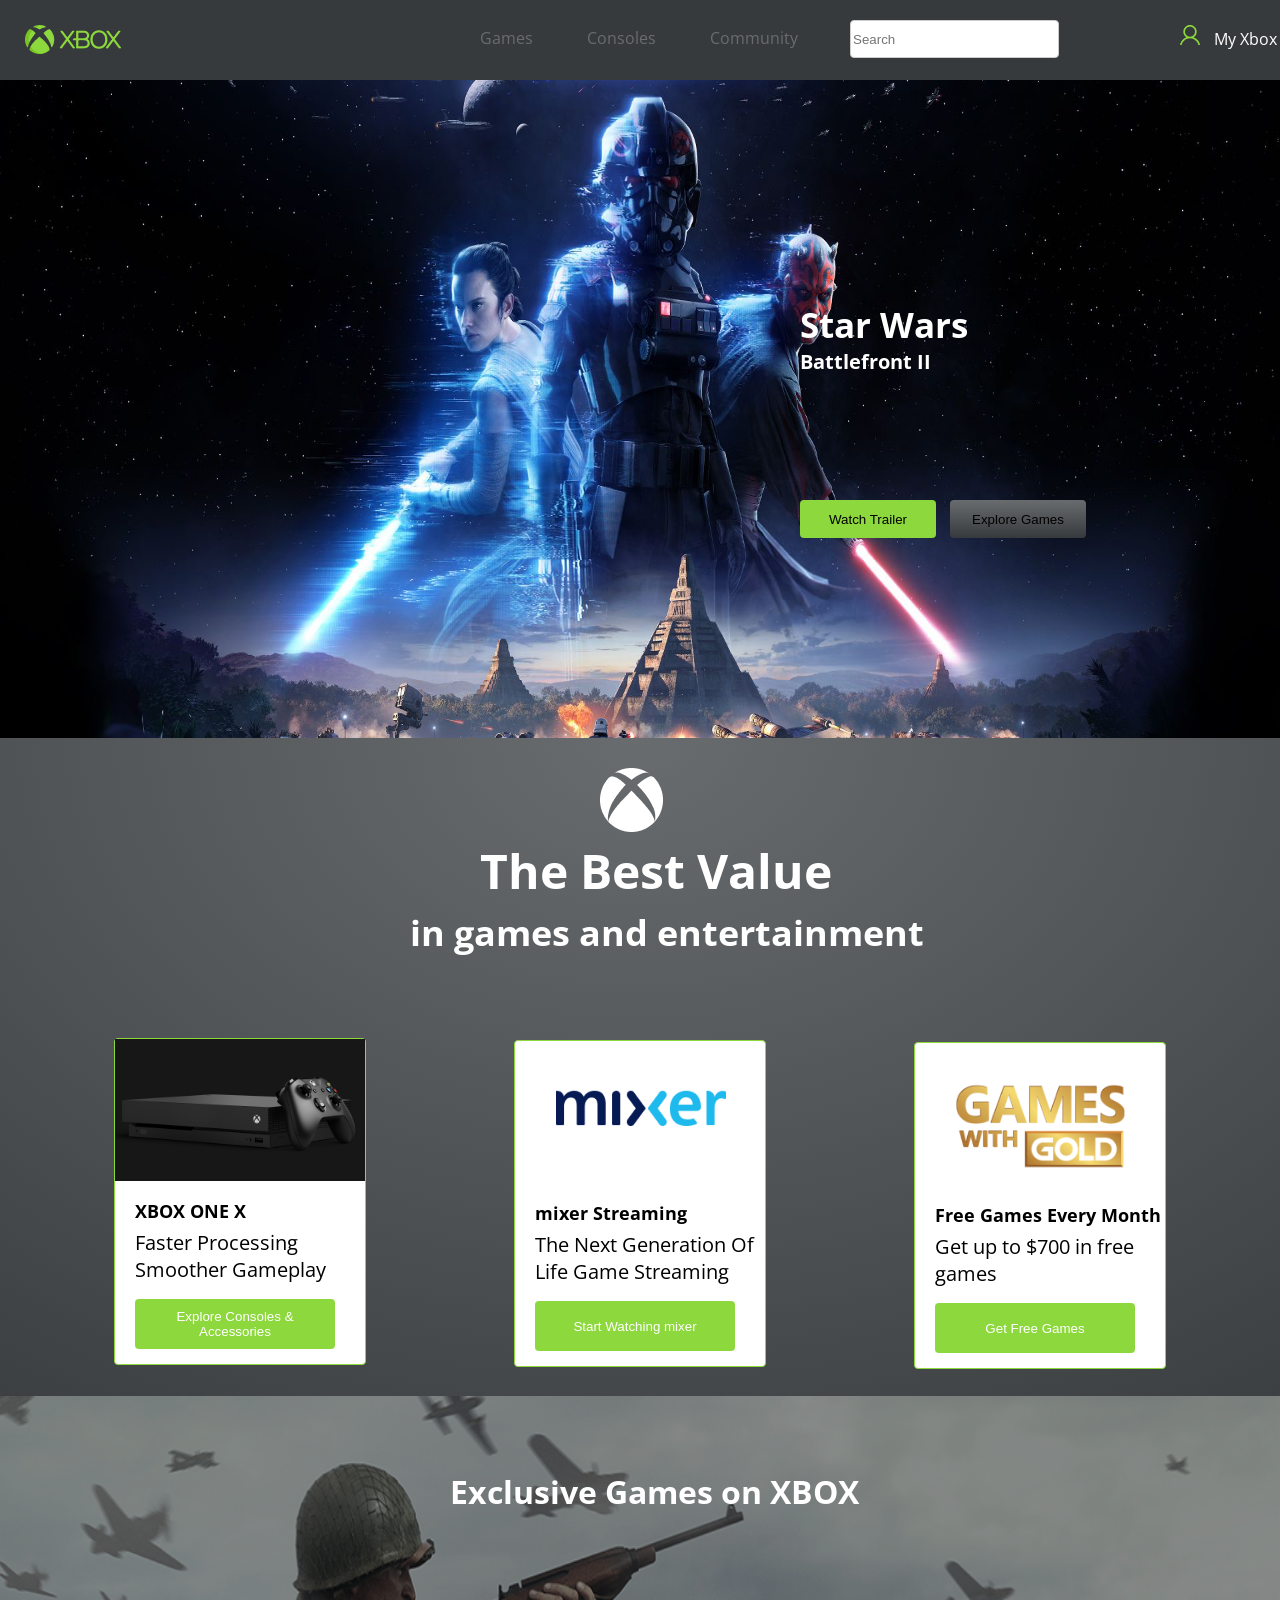
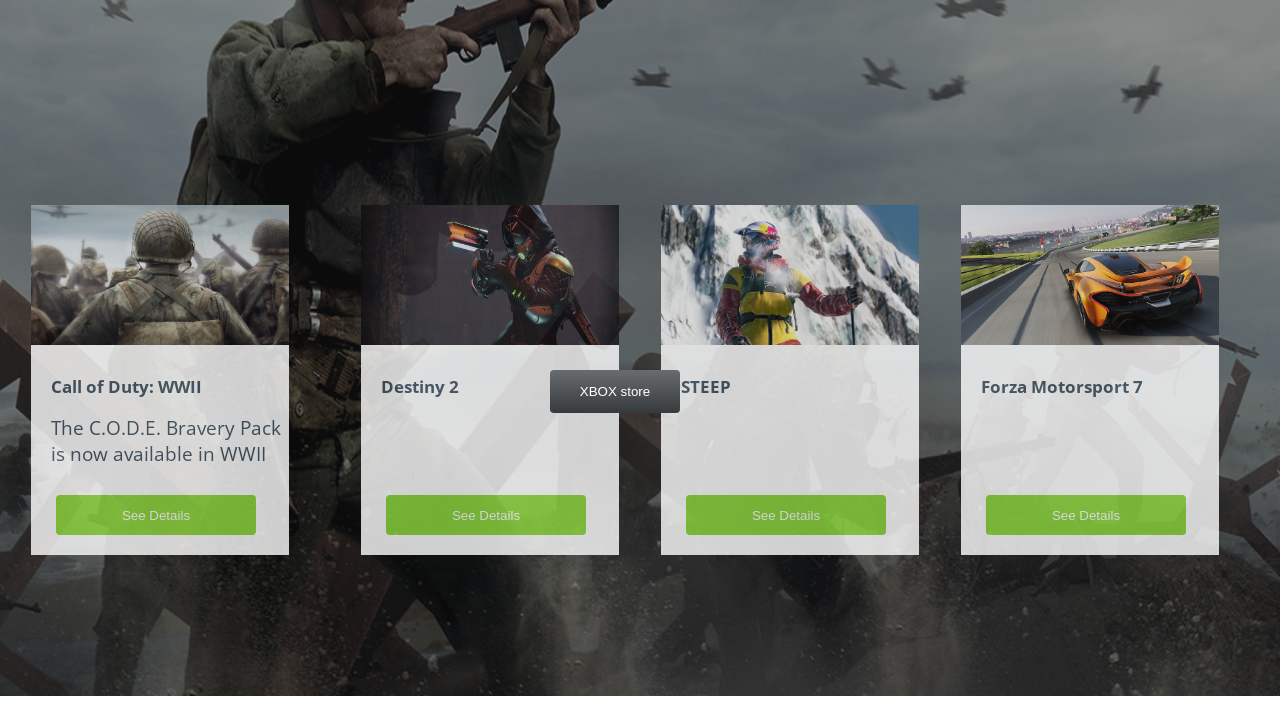
==== index.html @ 6322d899 "first commit" ====
<!doctype html>
<html lang="en">
<head>
    <meta charset="UTF-8">
    <meta name="viewport"
          content="width=device-width, user-scalable=no, initial-scale=1.0, maximum-scale=1.0, minimum-scale=1.0">
    <meta http-equiv="X-UA-Compatible" content="ie=edge">
    <title>XBOX</title>
    <link rel="stylesheet" href="style.css">
</head>
<body>
<img src="./image/Star%20Wars.png" alt="" class="main">
<footer>
    <div class="container">
        <div class="logo">
            <img src="./image/xbox.png" alt="" class="logotip">
        </div>
        <div class="menu">
            <a href="#">Games</a>
            <a href="#">Consoles</a>
            <a href="#">Community</a>

        </div>
        <div class="inputs">
            <input type="text" placeholder="Search">
        </div>
        <div class="users">
            <img src="./image/user.png" alt="">
            <a href="#">My Xbox</a>
        </div>
    </div>

</footer>
<div class="container">
    <div class="centertext">
        <h3>Star Wars</h3>
        <h4>Battlefront II</h4>
    </div>
    <div class="buttons">
        <button class="button1">Watch Trailer</button>
        <button class="button2">Explore Games</button>
    </div>
</div>
<div class="container">
    <div class="box">
          <div>
              <img src="./image/Shape.png" alt="">
          </div>
        <h3>The Best Value</h3>
        <h4>in games and entertainment</h4>
        <div class="picturers">
            <div class="box-1">
                <h5>XBOX ONE X</h5>
                <p>Faster Processing Smoother Gameplay</p>
                <button>Explore Consoles & Accessories</button>
                <div>
                    <img src="./image/xbox-one-x.png" alt="" >
                </div>

            </div>
            <div class="box-2">
                <h5>mixer Streaming</h5>
                <p>The Next Generation Of Life Game Streaming</p>
                <button>Start Watching mixer</button>
                <div>
                    <img src="./image/mixer-logo.png" alt="">
                </div>

            </div>
            <div class="box-3">
                <h5>Free Games Every Month</h5>
                <p>Get up to $700 in free games</p>
                <button>Get Free Games</button>
                <div>
                    <img src="./image/games.png" alt="">
                </div>

            </div>
           
        </div>
    </div>
</div>
<div class="container">
    <div class="box-4">
            <img src="./image/soldat.png" alt="" class="soldat">
        <div class="opacity"></div>
        <div class="box-5">
            <h2>Exclusive Games on XBOX</h2>
        </div>
        <div class="box-6">
            <h5>Call of Duty: WWII</h5>
            <p>The C.O.D.E. Bravery Pack
                is now available in WWII</p>
            <button>See Details</button>
            <div>
                <img src="./image/soldy.png" alt="" >
            </div>

        </div>
        <div class="box-7">
            <h5>Destiny 2</h5>
            <button>See Details</button>
            <div>
                <img src="./image/pist.png" alt="" >
            </div>
        </div>
        <div class="box-8">
            <h5>STEEP</h5>
            <button>See Details</button>
            <div>
                <img src="./image/lizy.png" alt="" >
            </div>
        </div>
        <div class="box-9">
            <h5>Forza Motorsport 7</h5>
            <button>See Details</button>
            <div>
                <img src="./image/forza.png" alt="" >
            </div>
        </div>
        <div class="box-10">
            <button>XBOX store</button>
        </div>
    </div>
</div>
</body>
</html>
---- style.css ----
@import url('https://fonts.googleapis.com/css2?family=Open+Sans:wght@300&display=swap');


*{
    margin: 0 auto;
}
.main{
    position: absolute;
    top: 80px;
    width: 100%;
    height: 100vh;
}
footer{
    position: absolute;
    top: 0;
    width: 100%;
    height: 80px;
    background: #373A3C;
}
.logo{
    position: absolute;
    top: 25px;
    left: 25px;
}
.container{
    font-family: 'Open Sans', sans-serif;
}
.menu {
    position: absolute;
    left: 430px;
    opacity: 0.5;
    top: 27px;
 }
 .menu a{
     color: rgba(255, 255, 255, 0.5);
     text-decoration: none;
     margin-left: 50px;
 }
 .inputs input{
     position: absolute;
     width: 209px;
     height: 38px;
     left: 850px;
     top: 20px;
     background: #FFFFFF;
     border: 1px solid #CCCCCC;
     box-sizing: border-box;
     border-radius: 4px;
 }
 .users{
     position: absolute;
     left: 1180px;
     top: 25px;
 }
 .users a{
     color: white;
     text-decoration: none;
    margin-left: 10px;
 }
 .centertext{
     position: absolute;
     color: white;
     top: 300px;
     left: 800px;
     font-size: 30px;
 }
 .centertext h4{
     font-size: 20px;
 }
 .buttons{
     position: absolute;
     top: 500px;
     left: 800px;
 }
 .button1{
     width: 136px;
     height: 38px;
     background: #8DD83D;
     border: 0;
     border-radius: 4px;
 }
 .button2{
     width: 136px;
     height: 38px;
     background: linear-gradient(180deg, #686C6F 0%, #373A3C 100%);
     border: 0;
     border-radius: 4px;
     margin-left: 10px;
 }
 .box{
     position: absolute;
     top: 738px;
     width: 100%;
     height: 100vh;
     background: radial-gradient(100% 100% at 50% 0%, #686C6F 0%, #373A3C 100%);
 }
 .box div img{
     position: absolute;
     top: 30px;
     left: 600px;
 }
 .box h3{
     position: absolute;
     color: white;
     font-size: 48px;
     top: 100px;
     left: 480px;
 }
 .box h4{
     position: absolute;
     color: white;
     font-size: 36px;
     top: 170px;
     left: 410px;
 }
.box-1 div img{
    position: absolute;
    width: 250px;
    left: 0;
    top: 0;
}
.box-1{
    position: relative;
    left: -400px;
    background: #FFFFFF;
    width: 250px;
    height: 325px;
    top: 300px;
    border: 1px solid #8DD83D;
    border-radius: 4px;
}
.box-2 div img{
    position: absolute;
    width: 170px;
    left: 41px;
    top: 35px;
}
.box-2{
    position: relative;
    left: 0;
    background: #FFFFFF;
    width: 250px;
    height: 325px;
    top:-25px;
    border: 1px solid #8DD83D;
    border-radius: 4px;
}
.box-3 div img{
    position: absolute;
    width: 170px;
    left: 41px;
    top: 35px;
}
.box-3{
    position: relative;
    left: 400px;
    background: #FFFFFF;
    width: 250px;
    height: 325px;
    top: -350px;
    border: 1px solid #8DD83D;
    border-radius: 4px;
}
.picturers{
    height: 20px;
}
.box-1 h5{
    position: absolute;
    top: 160px;
    left: 20px;
    font-size: 18px;
}
.box-1 p{
    position: absolute;
    top: 190px;
    left: 20px;
    width: 250px;
    font-size: 20px;
}
.box-2 h5{
    position: absolute;
    top: 160px;
    left: 20px;
    font-size: 18px;
}
.box-2 p{
    position: absolute;
    top: 190px;
    left: 20px;
    width: 220px;
    font-size: 20px;
}
.box-3 h5{
    position: absolute;
    top: 160px;
    left: 20px;
    font-size: 18px;
}
.box-3 p{
    position: absolute;
    top: 190px;
    left: 20px;
    width: 250px;
    font-size: 20px;
}
.box-1 button{
    position: absolute;
    background: #8DD83D;
    top: 260px;
    width: 200px;
    height: 50px;
    border-radius: 4px;
    left: 20px;
    border: none;
    color: white;
}
.box-2 button{
    position: absolute;
    background: #8DD83D;
    top: 260px;
    width: 200px;
    height: 50px;
    border-radius: 4px;
    left: 20px;
    border: none;
    color: white;
}
.box-3 button{
    position: absolute;
    background: #8DD83D;
    top: 260px;
    width: 200px;
    height: 50px;
    border-radius: 4px;
    left: 20px;
    border: none;
    color: white;
}
.soldat{
    position: relative;
    top: 1396px;
    width: 100%;
    height: 100vh;
}
.opacity{
    background: rgba(23, 23, 23, 0.5);
    width: 100%;
    height: 100vh;
    position: absolute;
    top: 1396px;
}
.box-5 h2{
    position: absolute;
    top: 1470px;
    color: white;
    left: 450px;
    font-size: 32px;
}
.box-6{
    position: relative;
    width: 258px;
    height: 350px;
    background: #FFFFFF;
    top: 900px;
    left: -480px;
    opacity: 0.8;
}
.box-6:hover{
    transform: scale(1.1);
    transition: 1.2s;
    opacity: 1;
}
.box-6 div img{
    position: absolute;
    width: 258px;
    height: 140px;
    top: 0;
}
.box-6 h5{
    position: absolute;
    color: #435766;
    top: 170px;
    left: 20px;
    font-size: 17px;
}
.box-6 p{
    position: absolute;
    top: 210px;
    left: 20px;
    color:#435766;
    font-size: 19px;

}
.box-6 button{
    position: absolute;
    top: 290px;
    background: #8DD83D;
    border: none;
    border-radius: 4px;
    width: 200px;
    height: 40px;
    left: 25px;
    color: white;
}
.box-7{
    position: relative;
    width: 258px;
    height: 350px;
    background: #FFFFFF;
    top: 550px;
    left: -150px;
    opacity: 0.8;
}
.box-7:hover{
    transform: scale(1.1);
    transition: 1.2s;
    opacity: 1;
}
.box-7 div img{
    position: absolute;
    width: 258px;
    height: 140px;
    top: 0;
}
.box-7 h5{
    position: absolute;
    color: #435766;
    top: 170px;
    left: 20px;
    font-size: 17px;
}
.box-7 button{
    position: absolute;
    top: 290px;
    background: #8DD83D;
    border: none;
    border-radius: 4px;
    width: 200px;
    height: 40px;
    left: 25px;
    color: white;
}
.box-8{
    position: relative;
    width: 258px;
    height: 350px;
    background: #FFFFFF;
    top: 200px;
    left: 150px;
    opacity: 0.8;
}
.box-8:hover{
    transform: scale(1.1);
    transition: 1.2s;
    opacity: 1;
}
.box-8 div img{
    position: absolute;
    width: 258px;
    height: 140px;
    top: 0;
}
.box-8 h5{
    position: absolute;
    color: #435766;
    top: 170px;
    left: 20px;
    font-size: 17px;
}
.box-8 button{
    position: absolute;
    top: 290px;
    background: #8DD83D;
    border: none;
    border-radius: 4px;
    width: 200px;
    height: 40px;
    left: 25px;
    color: white;
}
.box-9{
    position: relative;
    width: 258px;
    height: 350px;
    background: #FFFFFF;
    top: -150px;
    left: 450px;
    opacity: 0.8;
}
.box-9:hover{
    transform: scale(1.1);
    transition: 1.2s;
    opacity: 1;
}
.box-9 div img{
    position: absolute;
    width: 258px;
    height: 140px;
    top: 0;
}
.box-9 h5{
    position: absolute;
    color: #435766;
    top: 170px;
    left: 20px;
    font-size: 17px;
}
.box-9 button{
    position: absolute;
    top: 290px;
    background: #8DD83D;
    border: none;
    border-radius: 4px;
    width: 200px;
    height: 40px;
    left: 25px;
    color: white;
}
.box-10 button{
    position: absolute;
    background: linear-gradient(180deg, #686C6F 0%, #373A3C 100%);
    width: 130px;
    height: 43px;
    border: none;
    border-radius: 4px;
    left: 550px;
    top: 1970px;
    color: white;
}
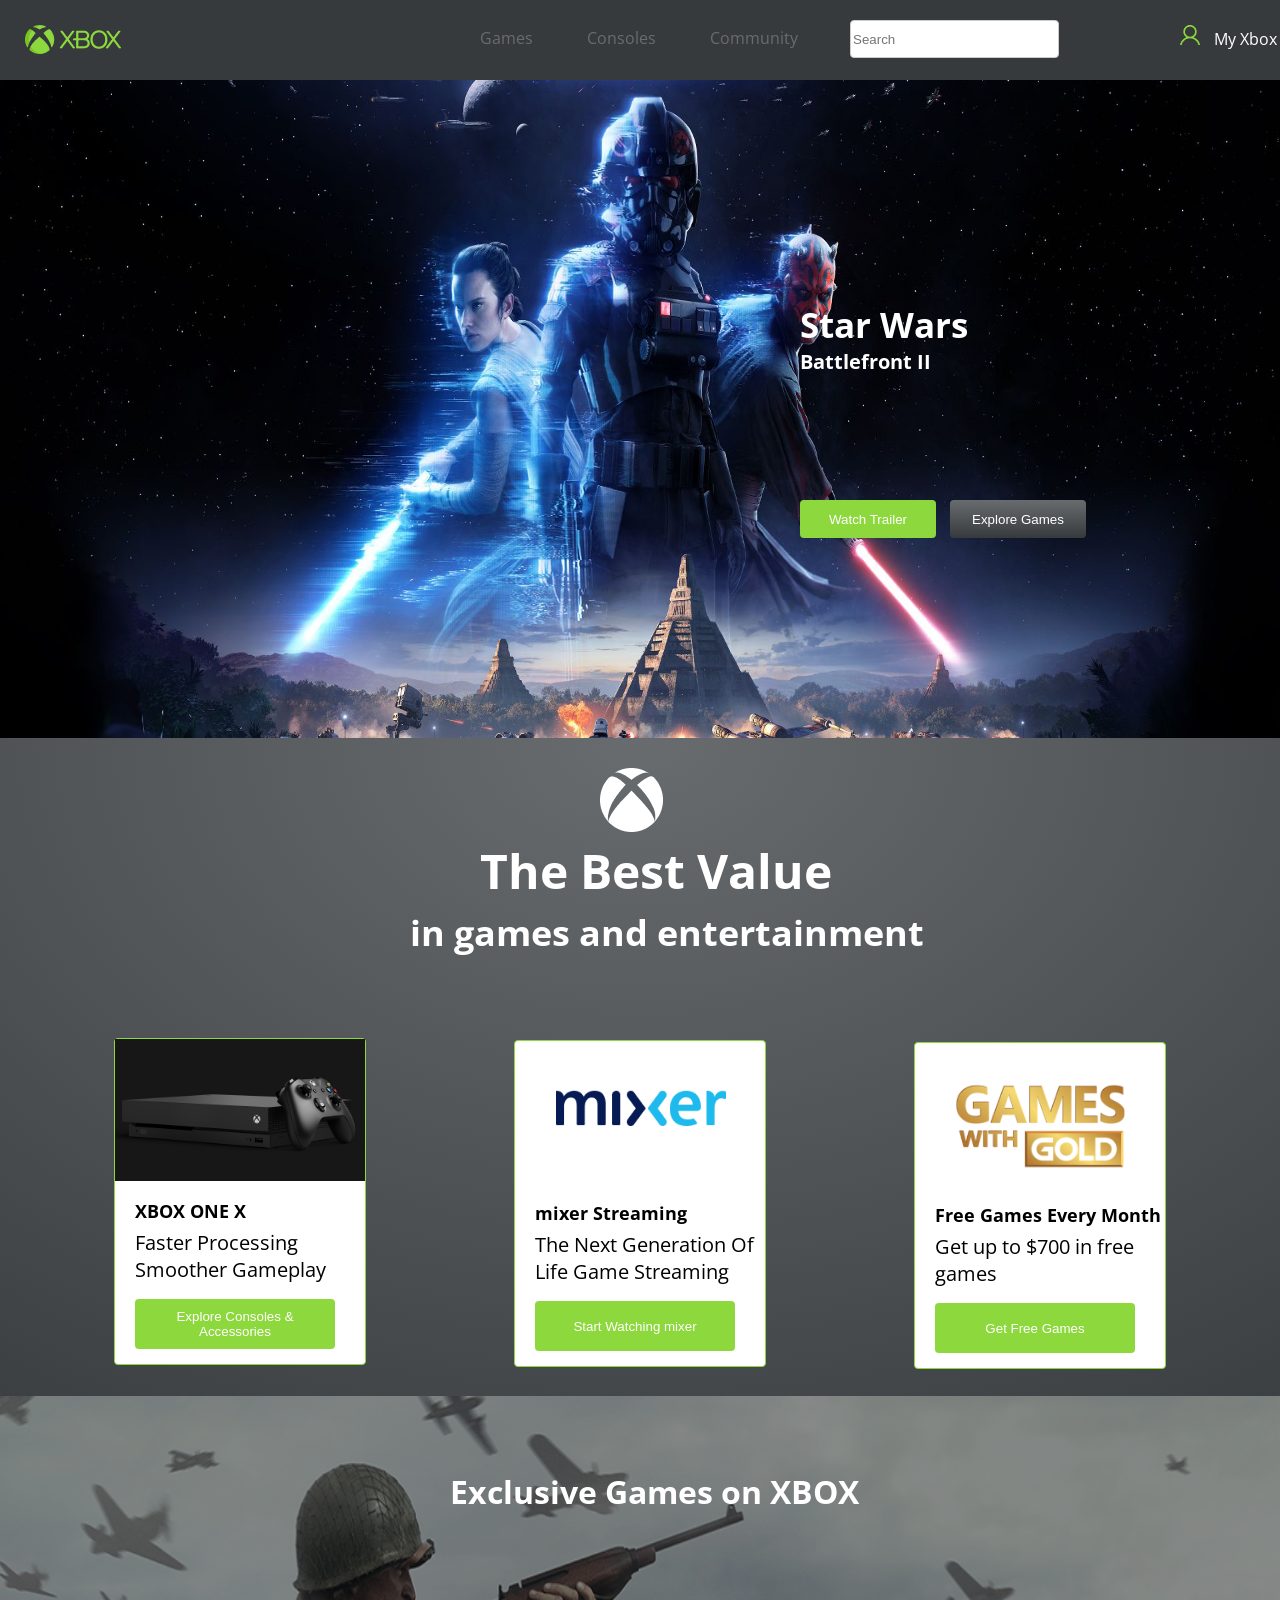
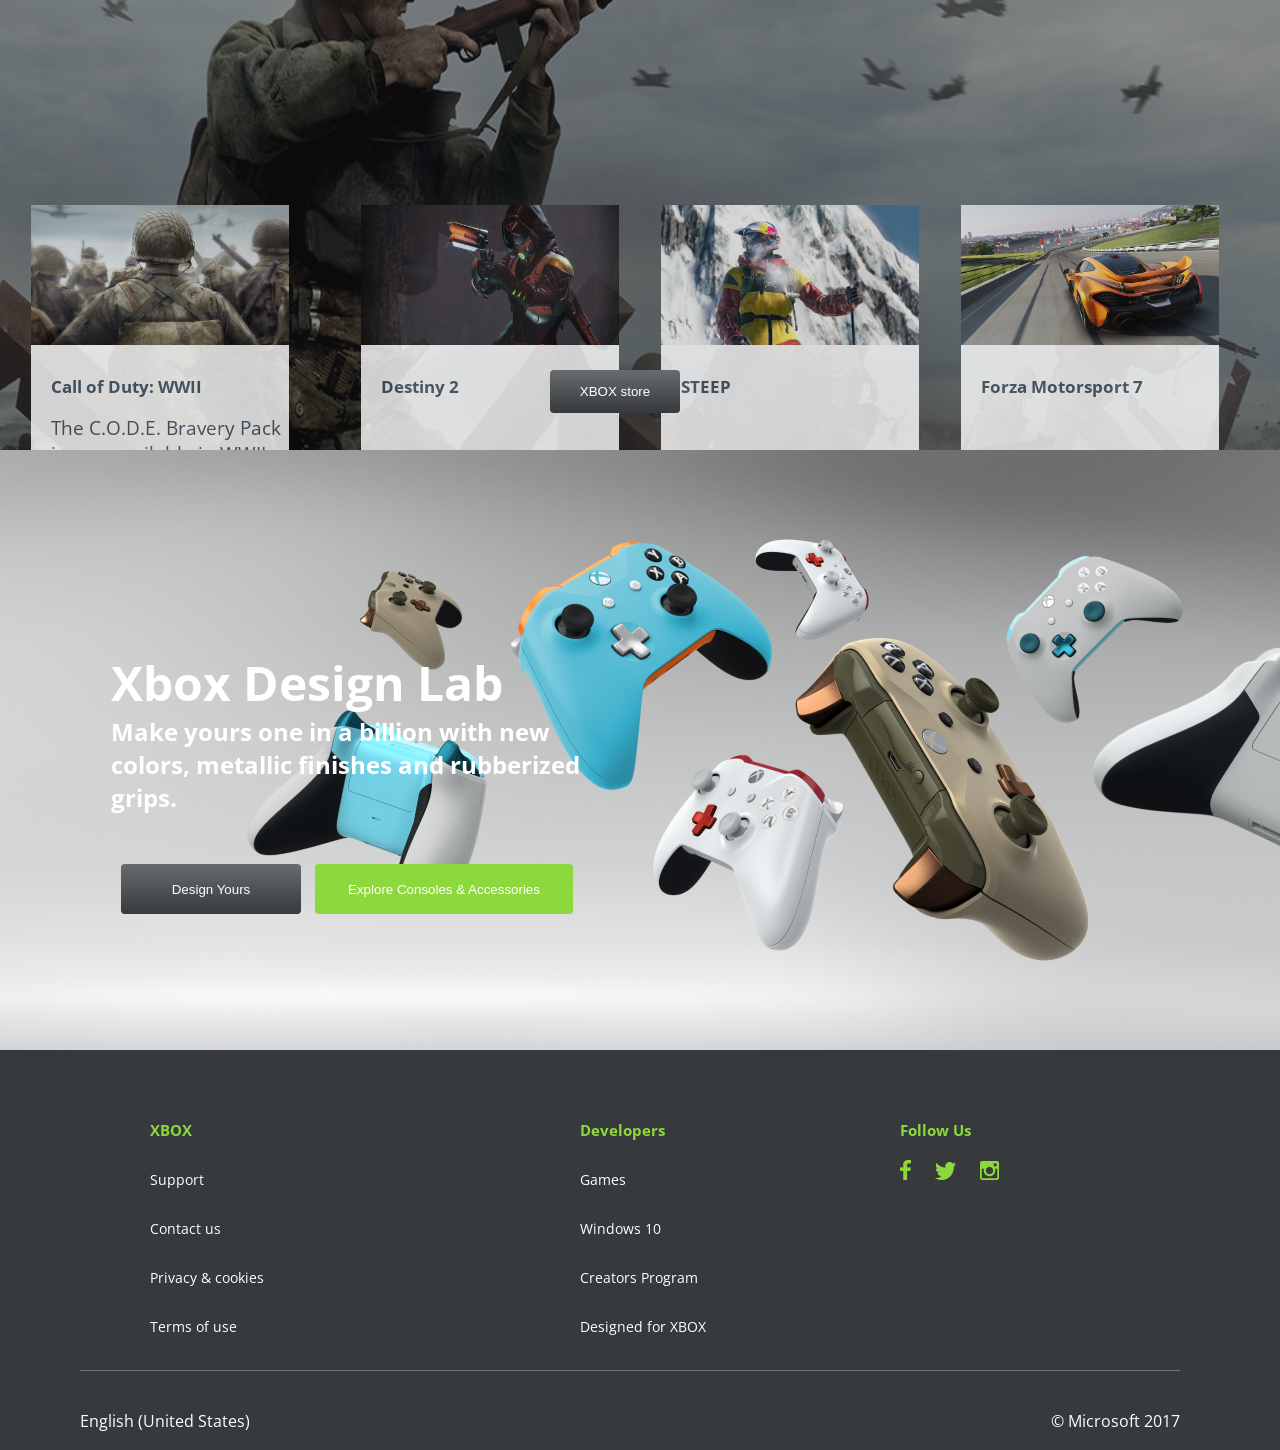
==== commit e5c8825f: "first commit" ====
--- a/index.html
+++ b/index.html
@@ -10,7 +10,7 @@
 </head>
 <body>
 <img src="./image/Star%20Wars.png" alt="" class="main">
-<footer>
+<header>
     <div class="container">
         <div class="logo">
             <img src="./image/xbox.png" alt="" class="logotip">
@@ -30,7 +30,7 @@
         </div>
     </div>
 
-</footer>
+</header>
 <div class="container">
     <div class="centertext">
         <h3>Star Wars</h3>
@@ -123,5 +123,52 @@
         </div>
     </div>
 </div>
+<div class="container">
+    <div class="pred">
+        <div>
+            <img src="./image/gamepad.png" alt="">
+        </div>
+        <div class="texty">
+            <h3>Xbox Design Lab</h3>
+            <p>Make yours one in a billion with new colors, metallic finishes and rubberized grips.</p>
+            <button class="button3">Design Yours</button>
+            <button class="button4">Explore Consoles & Accessories</button>
+        </div>
+        
+    </div>
+</div>
+<footer>
+    <div class="container">
+        <div class="main-block">
+            <div class="box-11">
+             <h5>XBOX</h5>
+                <a href="#">Support</a>
+                <a href="#">Contact us</a>
+                <a href="#">Privacy & cookies</a>
+                <a href="#">Terms of use</a>
+            </div>
+            <div class="box-12">
+                <h5>Developers</h5>
+                <a href="#">Games</a>
+                <a href="#">Windows 10</a>
+                <a href="#">Creators Program</a>
+                <a href="#">Designed for XBOX</a>
+            </div>
+            <div class="box-13">
+           <h5>Follow Us</h5>
+                <a href="#"><img src="./image/Faacebook.png" alt=""></a>
+                <a href="#"><img src="./image/Twitter.png" alt=""></a>
+                <a href="#"><img src="./image/Instagram.png" alt=""></a>
+            </div>
+            <div class="line">
+                <div>
+                    <p class="pio">English (United States)</p>
+                    <p class="pit"> © Microsoft 2017</p>
+                </div>
+
+            </div>
+        </div>
+    </div>
+</footer>
 </body>
 </html>
--- a/style.css
+++ b/style.css
@@ -10,7 +10,7 @@
     width: 100%;
     height: 100vh;
 }
-footer{
+header{
     position: absolute;
     top: 0;
     width: 100%;
@@ -71,6 +71,7 @@
      position: absolute;
      top: 500px;
      left: 800px;
+
  }
  .button1{
      width: 136px;
@@ -78,6 +79,7 @@
      background: #8DD83D;
      border: 0;
      border-radius: 4px;
+     color: white;
  }
  .button2{
      width: 136px;
@@ -86,6 +88,7 @@
      border: 0;
      border-radius: 4px;
      margin-left: 10px;
+     color: white;
  }
  .box{
      position: absolute;
@@ -289,7 +292,6 @@
     left: 20px;
     color:#435766;
     font-size: 19px;
-
 }
 .box-6 button{
     position: absolute;
@@ -426,4 +428,127 @@
     left: 550px;
     top: 1970px;
     color: white;
+}
+.pred{
+    position: absolute;
+    top: 2050px;
+    left: -289px;
+}
+.texty{
+    position: absolute;
+    top: 200px;
+    left: 400px;
+    color: #FFFFFF;
+}
+.texty h3{
+    font-size: 48px;
+}
+.texty p{
+    font-size: 24px;
+    width: 500px;
+    font-weight: bold;
+}
+.texty button{
+    margin-top: 50px;
+    margin-left: 10px;
+}
+.button3{
+    width: 180px;
+    height: 50px;
+    background: linear-gradient(180deg, #686C6F 0%, #373A3C 100%);
+    border: none;
+    border-radius: 4px;
+    color: white;
+}
+.button4{
+    width: 258px;
+    height: 50px;
+    border: none;
+    border-radius: 4px;
+    color: white;
+    background: #8DD83D;
+}
+footer{
+    position: absolute;
+    background: #373A3C;
+    width: 100%;
+    height: 400px;
+    top: 2650px;
+
+}
+.box-11{
+    position: absolute;
+    top: 70px;
+    left: 150px;
+    font-size: 14px;
+}
+.box-11 h5{
+    color: #8DD83D;
+    font-size: 15px;
+}
+.box-11 a{
+    color: white;
+    text-decoration: none;
+    display: block;
+    margin-top: 30px;
+    font-size: 14px;
+
+}
+.box-12{
+    position: absolute;
+    top: 70px;
+    left: 580px;
+    font-size: 14px;
+}
+.box-12 h5{
+    color: #8DD83D;
+    font-size: 15px;
+}
+.box-12 a{
+    color: white;
+    text-decoration: none;
+    display: block;
+    margin-top: 30px;
+    font-size: 14px;
+
+}
+.box-13{
+    position: absolute;
+    top: 70px;
+    left: 880px;
+    font-size: 14px;
+}
+.box-13 h5{
+    color: #8DD83D;
+    font-size: 15px;
+    margin-left: 20px;
+}
+.box-13 a{
+    color: white;
+    margin-left: 20px;
+    font-size: 14px;
+
+}
+.box-13 img{
+    margin-top: 20px;
+}
+.line{
+    position: absolute;
+    border-bottom: 1px solid rgba(255,255,255, 0.3);
+    top: 320px;
+    width: 1100px;
+    left: 80px;
+}
+.line div p{
+    color: white;
+}
+.pio{
+    position: absolute;
+    top: 40px;
+    opacity: 1;
+}
+.pit{
+    position: absolute;
+    right: 0;
+    top: 40px;
 }
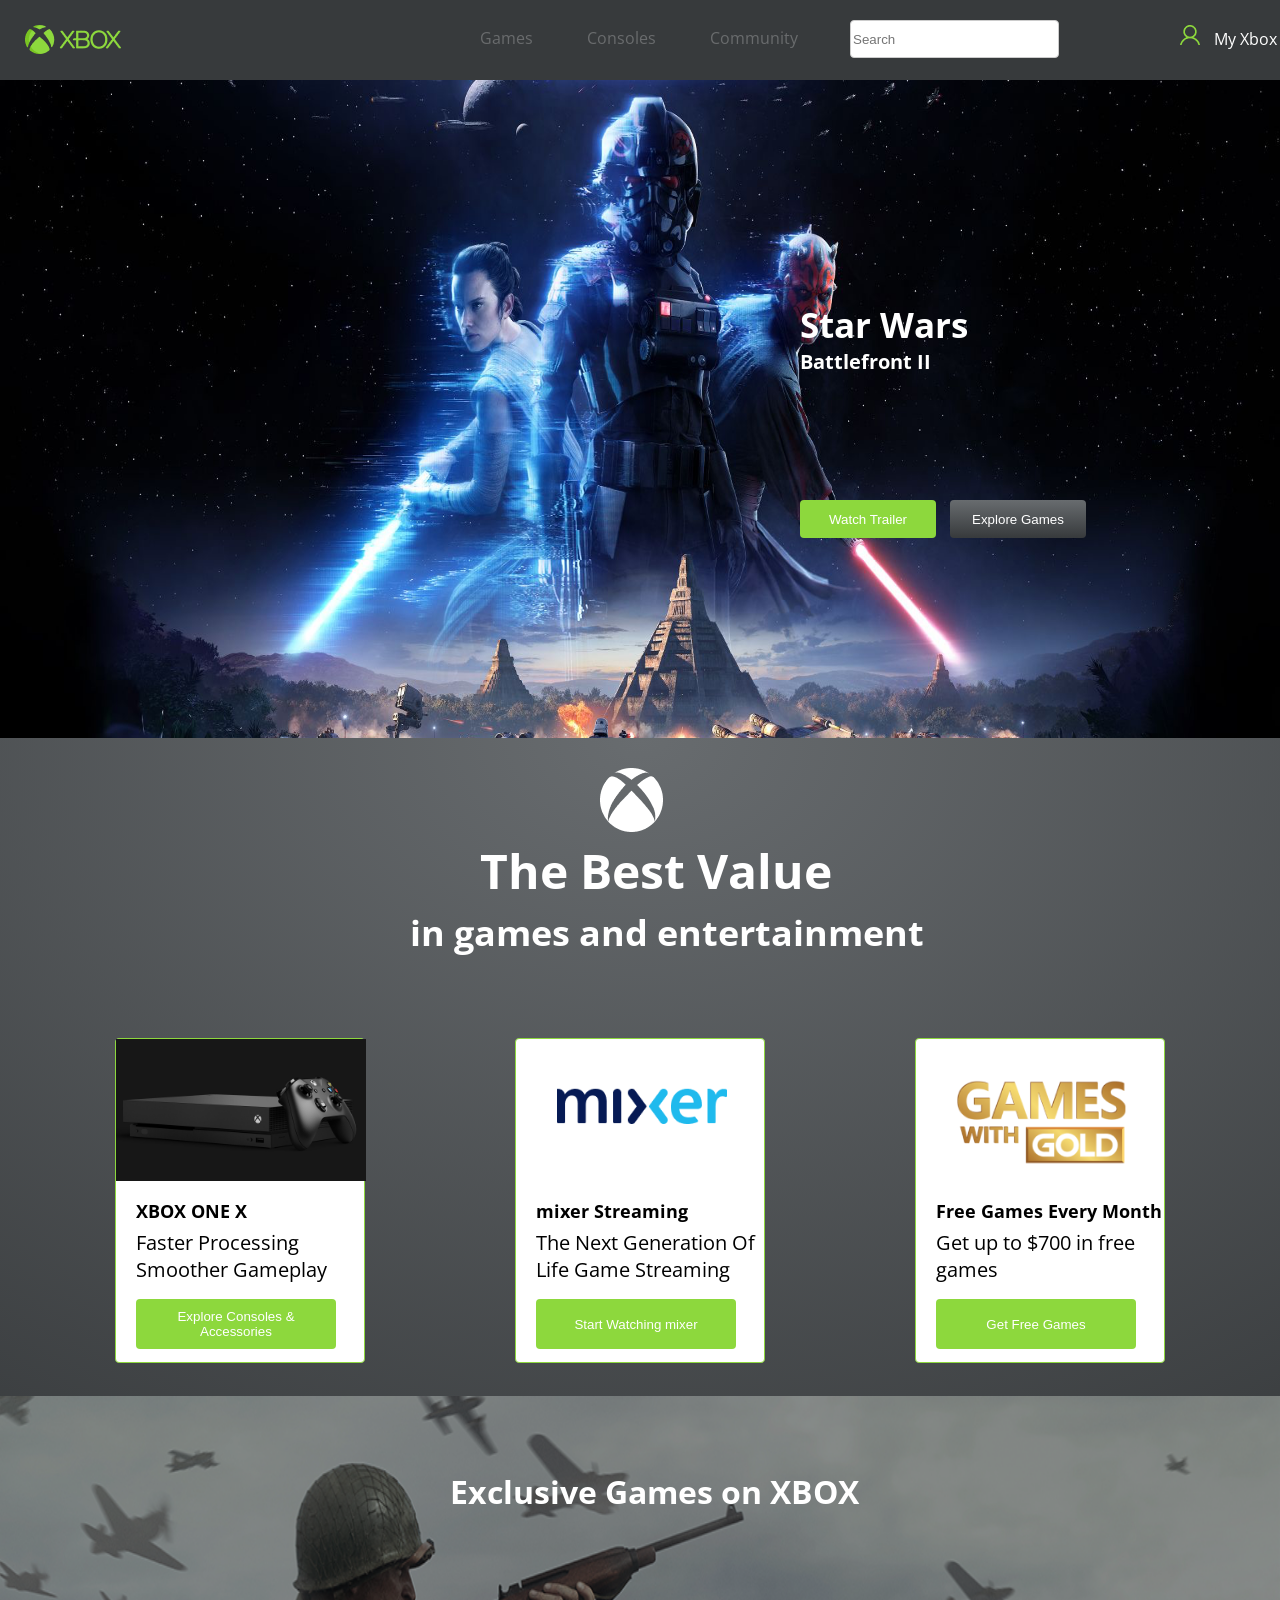
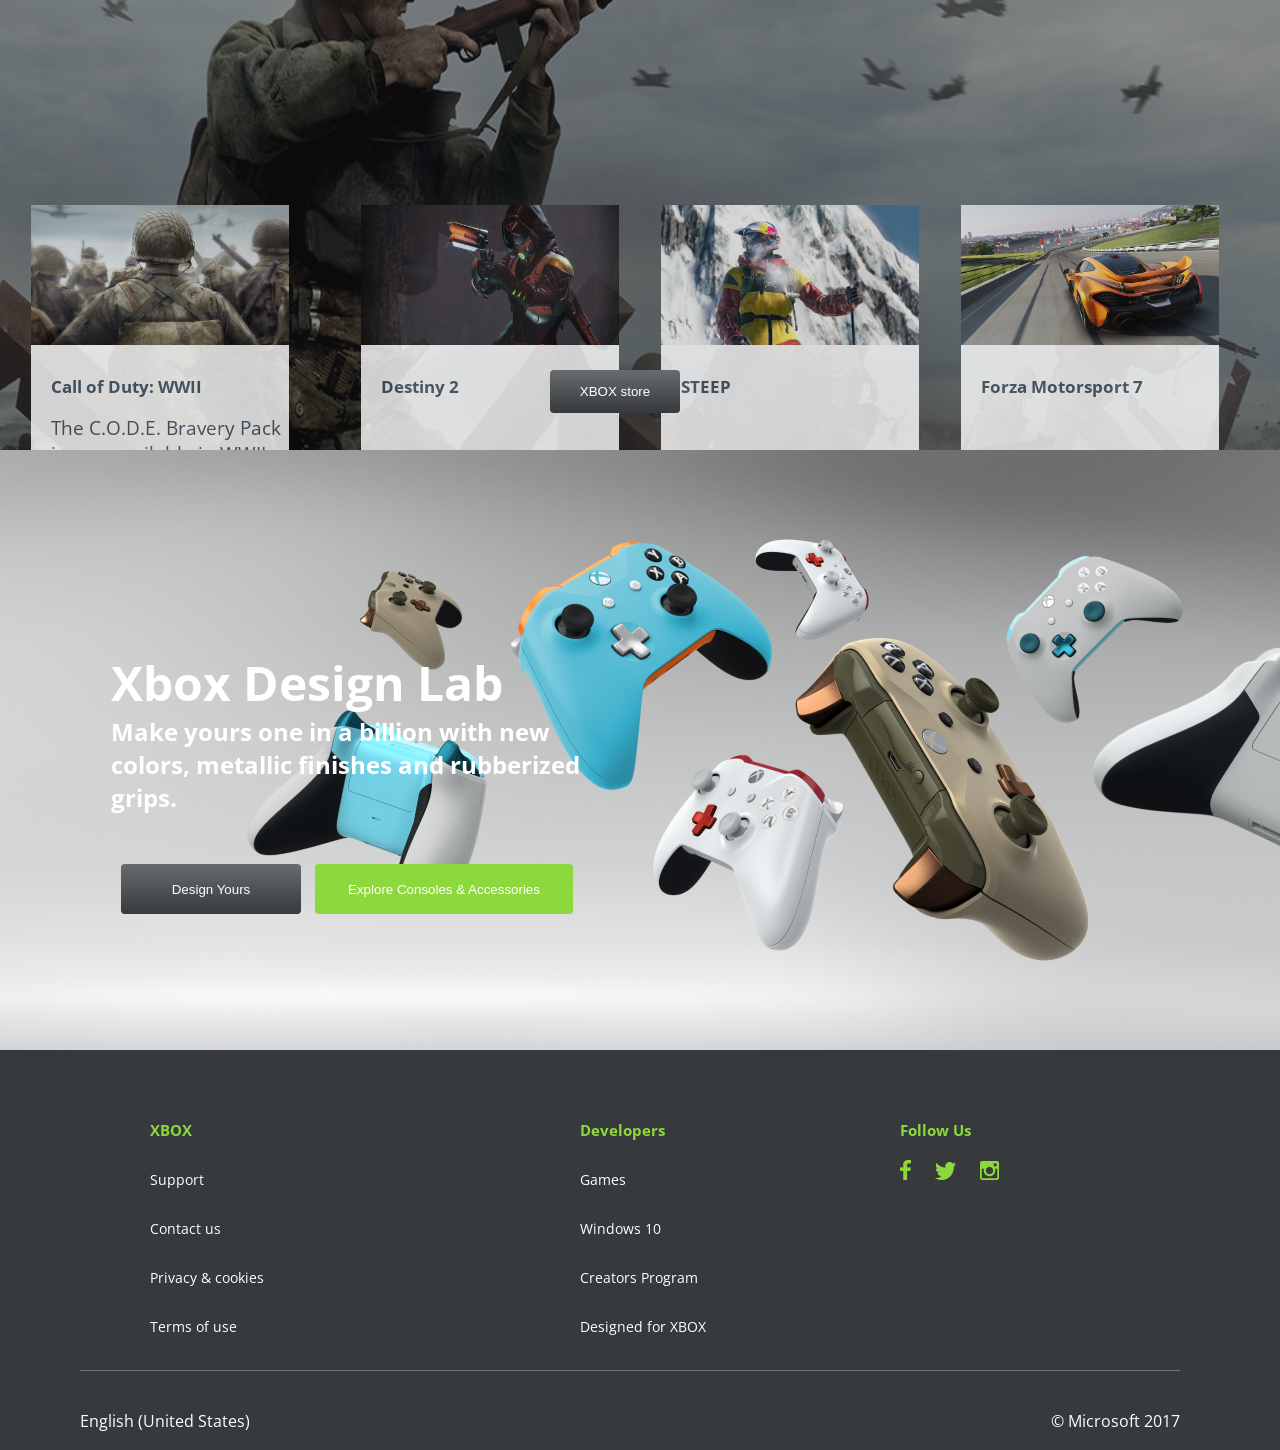
==== commit db8b82cf: "first commit" ====
--- a/index.html
+++ b/index.html
@@ -16,7 +16,7 @@
             <img src="./image/xbox.png" alt="" class="logotip">
         </div>
         <div class="menu">
-            <a href="#">Games</a>
+            <a href="./page2/index.html">Games</a>
             <a href="#">Consoles</a>
             <a href="#">Community</a>
 
--- a/style.css
+++ b/style.css
@@ -3,6 +3,7 @@
 
 *{
     margin: 0 auto;
+    box-sizing: border-box;
 }
 .main{
     position: absolute;
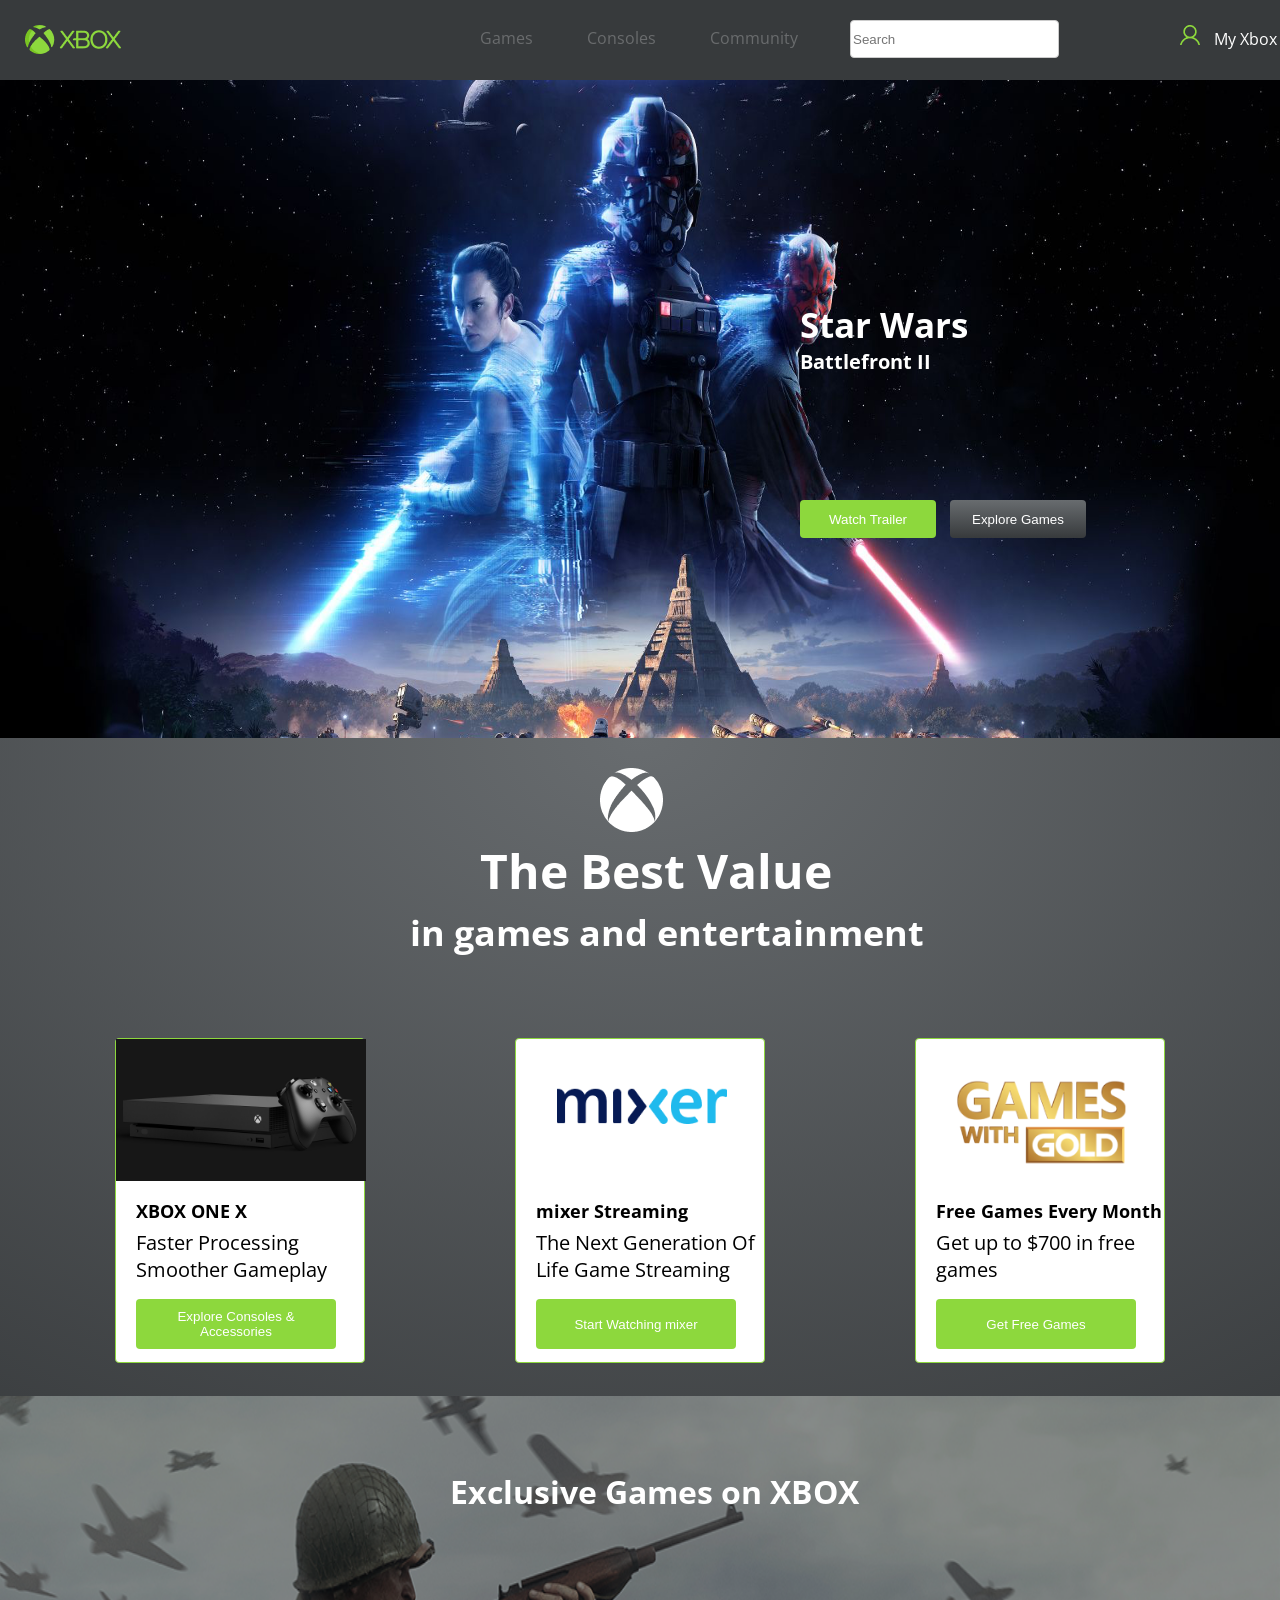
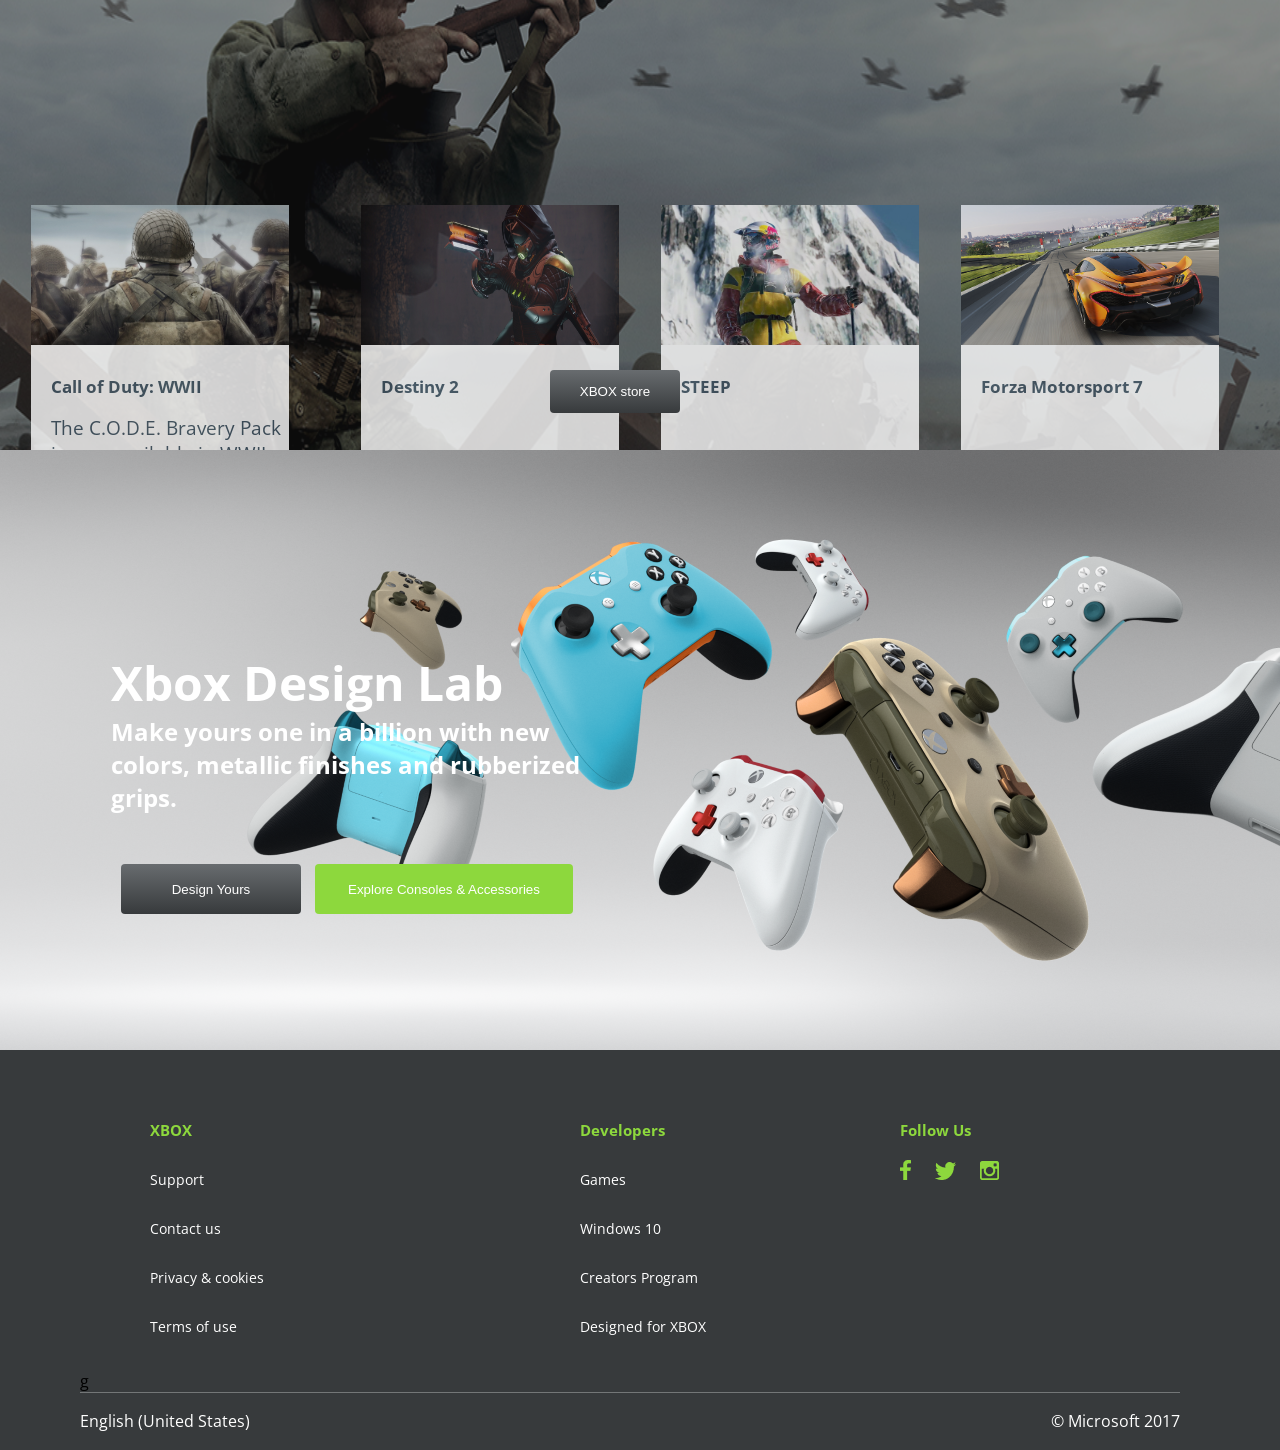
==== commit 47d6204e: "update" ====
--- a/index.html
+++ b/index.html
@@ -43,9 +43,9 @@
 </div>
 <div class="container">
     <div class="box">
-          <div>
-              <img src="./image/Shape.png" alt="">
-          </div>
+              <div class="boxs">
+                  <img src="./image/Shape.png" alt="">
+              </div>
         <h3>The Best Value</h3>
         <h4>in games and entertainment</h4>
         <div class="picturers">
@@ -164,8 +164,7 @@
                 <div>
                     <p class="pio">English (United States)</p>
                     <p class="pit"> © Microsoft 2017</p>
-                </div>
-
+                </div>g
             </div>
         </div>
     </div>
--- a/style.css
+++ b/style.css
@@ -98,7 +98,7 @@
      height: 100vh;
      background: radial-gradient(100% 100% at 50% 0%, #686C6F 0%, #373A3C 100%);
  }
- .box div img{
+ .boxs img{
      position: absolute;
      top: 30px;
      left: 600px;
@@ -475,7 +475,6 @@
     width: 100%;
     height: 400px;
     top: 2650px;
-
 }
 .box-11{
     position: absolute;
@@ -493,7 +492,6 @@
     display: block;
     margin-top: 30px;
     font-size: 14px;
-
 }
 .box-12{
     position: absolute;
@@ -511,7 +509,6 @@
     display: block;
     margin-top: 30px;
     font-size: 14px;
-
 }
 .box-13{
     position: absolute;
@@ -528,7 +525,6 @@
     color: white;
     margin-left: 20px;
     font-size: 14px;
-
 }
 .box-13 img{
     margin-top: 20px;
@@ -552,4 +548,145 @@
     position: absolute;
     right: 0;
     top: 40px;
+}
+@media all and (max-width: 812px){
+    .main{
+        height: 50vh;
+        top: 300px;
+    }
+    header{
+        height: 300px;
+    }
+    .menu{
+        flex-direction: column;
+        color: black;
+        left: -30px;
+        top: 70px;
+        font-size: 20px;
+        text-align: center;
+    }
+    .inputs input{
+        left: 90px;
+        top: 170px;
+    }
+    .users{
+        left: 250px;
+    }
+    .centertext{
+        left: 110px;
+        top: 450px;
+    }
+    .buttons{
+        left: 40px;
+        top: 600px;
+    }
+    .boxs img{
+        left: 150px;
+        top: 50px;
+    }
+    .box{
+        top: 705px;
+        height: 1700px;
+        background: radial-gradient(200% 150% at 50% 20%, #686C6F 0%, #373A3C 100%);
+        opacity: 1;
+    }
+    .box-2{
+        top: 300px;
+        left: 0;
+    }
+    .soldat{
+        top: 2400px;
+        height: 2000px;
+    }
+    .box-1{
+        left: 0;
+        top: 250px;
+    }
+    .box-3{
+        left: 0;
+        top: 350px;
+    }
+    .pred{
+        top: 4700px;
+    }
+    .box-7{
+        top: 6000px;
+    }
+    .box-8{
+        top: 6100px;
+    }
+    .opacity{
+        top: 2400px;
+        height: 2000px;
+    }
+    .box-5 h2{
+        left: 40px;
+        top: 2500px;
+        font-size: 25px;
+    }
+    .box-6{
+        left:0;
+        top: 600px;
+    }
+    .box-7{
+        left: 0;
+        top: 650px;
+    }
+    .box-8{
+        left: 0;
+        top: 700px;
+    }
+    .box-9{
+        left: 0;
+        top: 750px;
+    }
+    .box-10 button{
+        left: 120px;
+        top: 4250px;
+    }
+    .pred div img{
+        width: 100%;
+        height: 550px;
+    }
+    .texty h3{
+        font-size: 25px;
+    }
+    .texty{
+        left: 250px;
+        text-align: center;
+        top: 80px;
+    }
+    .texty p{
+        width: 200px;
+    }
+    footer {
+        top:5250px;
+        height: 700px;
+    }
+    .box-11{
+        left: 25px;
+    }
+    .box-12{
+        left: 225px;
+        text-align: right;
+    }
+    .box-13{
+        left: 100px;
+        text-align: center;
+        top: 400px;
+    }
+    .line{
+        width: 350px;
+        left: 10px;
+        top: 600px;
+    }
+    .box h4{
+        left: 25px;
+        font-size: 25px;
+    }
+    .box h3{
+        left: 85px;
+        font-size: 30px;
+        top: 120px;
+    }
 }
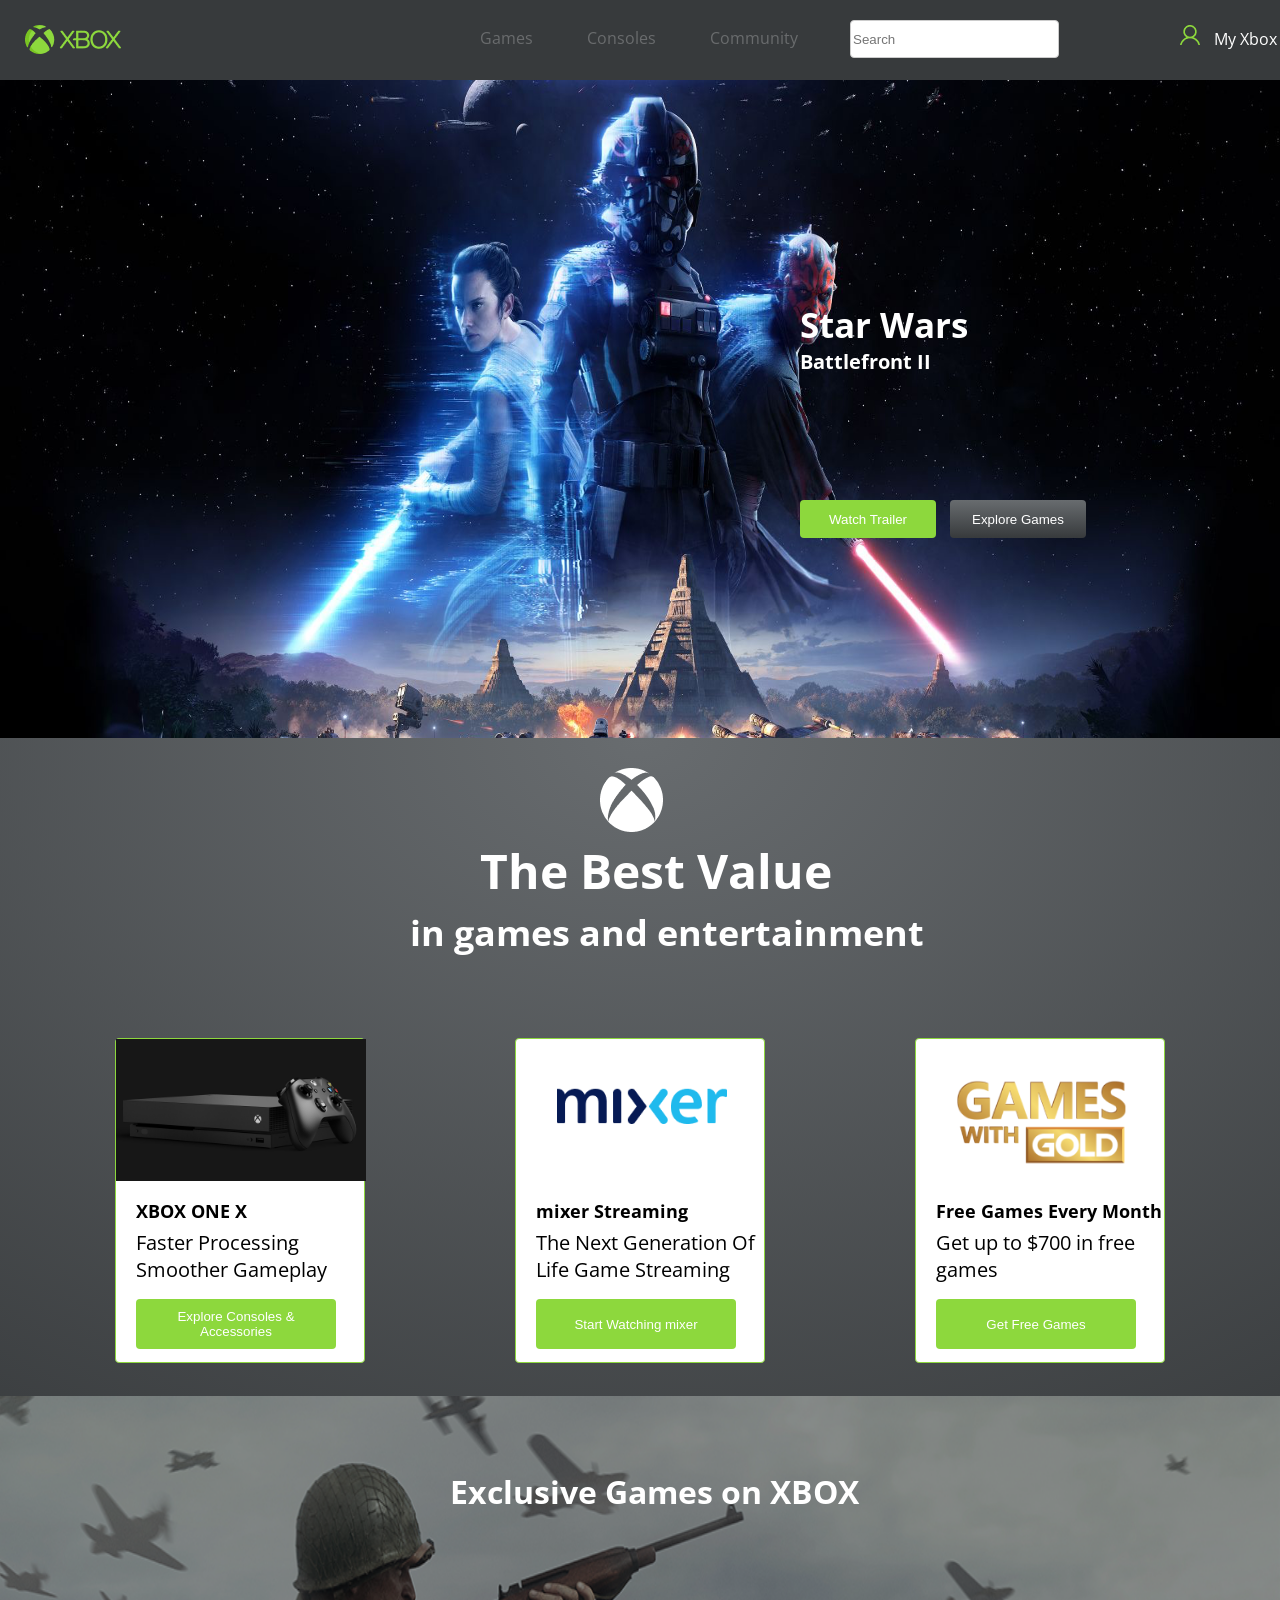
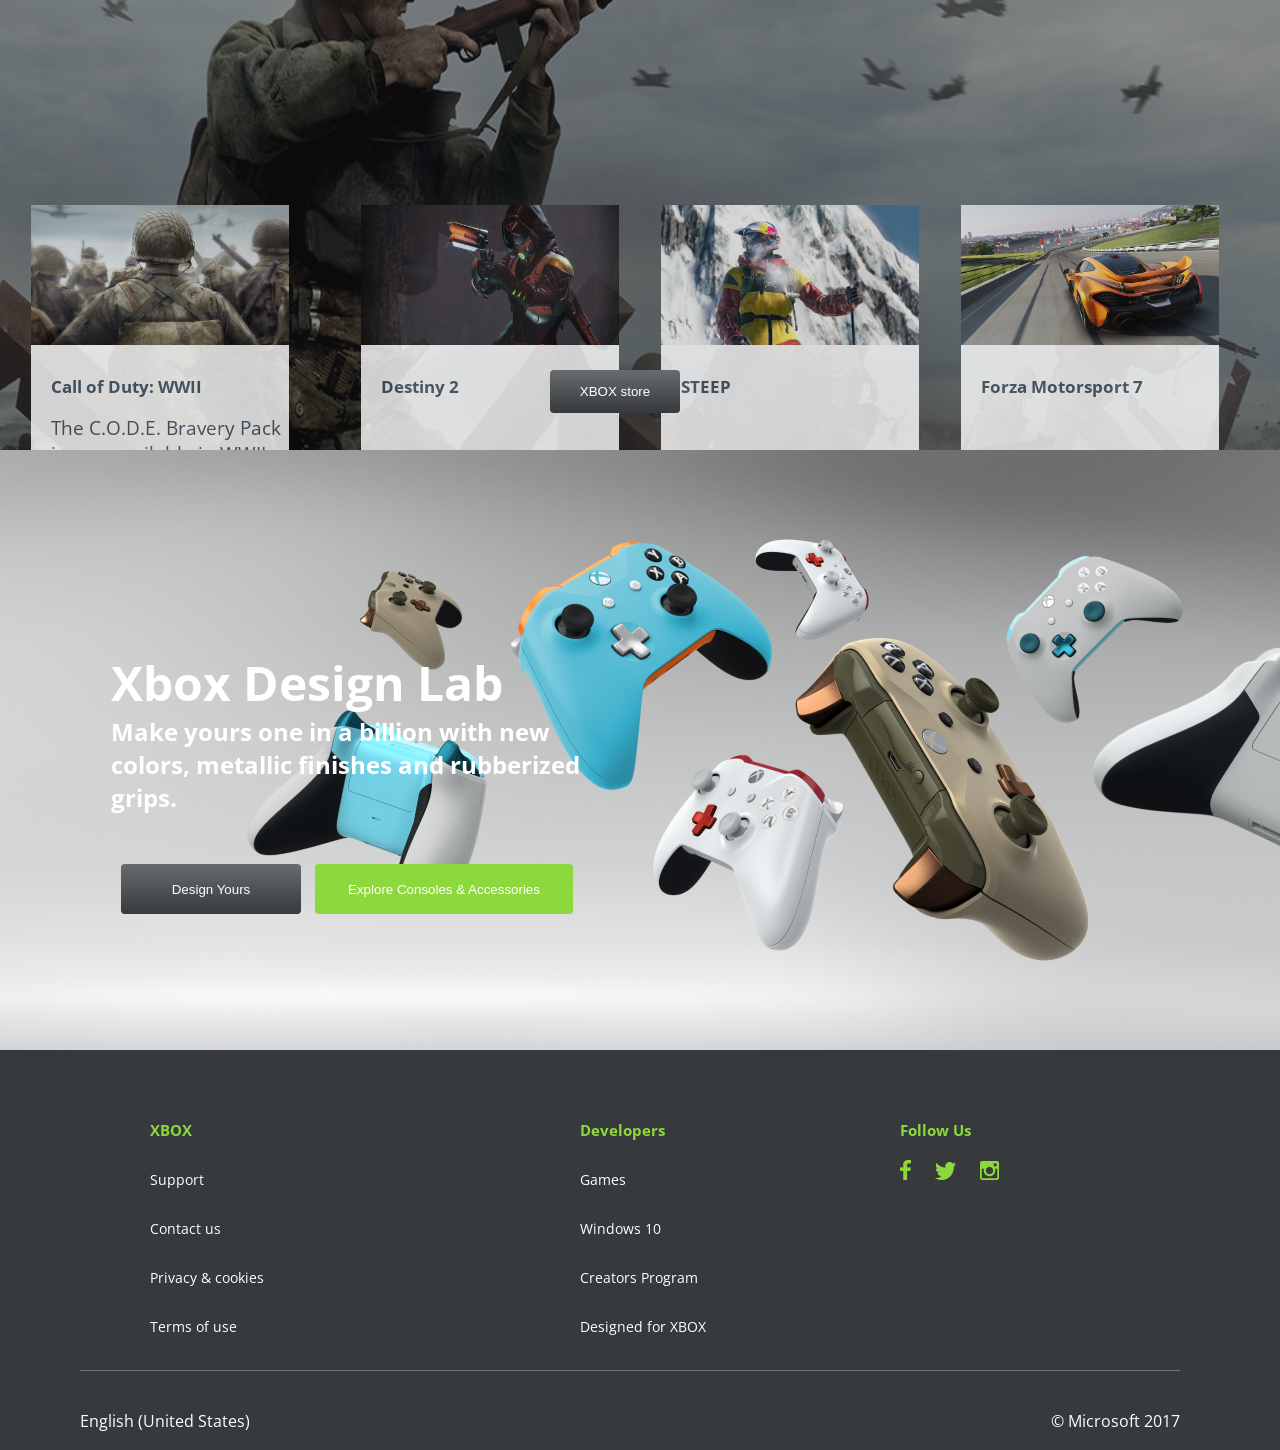
==== commit d5362b9c: "update" ====
--- a/index.html
+++ b/index.html
@@ -164,7 +164,7 @@
                 <div>
                     <p class="pio">English (United States)</p>
                     <p class="pit"> © Microsoft 2017</p>
-                </div>g
+                </div>
             </div>
         </div>
     </div>
--- a/style.css
+++ b/style.css
@@ -586,28 +586,28 @@
     }
     .box{
         top: 705px;
-        height: 1700px;
+        height: 1600px;
         background: radial-gradient(200% 150% at 50% 20%, #686C6F 0%, #373A3C 100%);
         opacity: 1;
     }
     .box-2{
-        top: 300px;
+        top: 400px;
         left: 0;
     }
     .soldat{
-        top: 2400px;
+        top: 2300px;
         height: 2000px;
     }
     .box-1{
         left: 0;
-        top: 250px;
+        top: 350px;
     }
     .box-3{
         left: 0;
-        top: 350px;
+        top: 450px;
     }
     .pred{
-        top: 4700px;
+        top: 4300px;
     }
     .box-7{
         top: 6000px;
@@ -616,7 +616,7 @@
         top: 6100px;
     }
     .opacity{
-        top: 2400px;
+        top: 2300px;
         height: 2000px;
     }
     .box-5 h2{
@@ -660,7 +660,7 @@
         width: 200px;
     }
     footer {
-        top:5250px;
+        top:4850px;
         height: 700px;
     }
     .box-11{
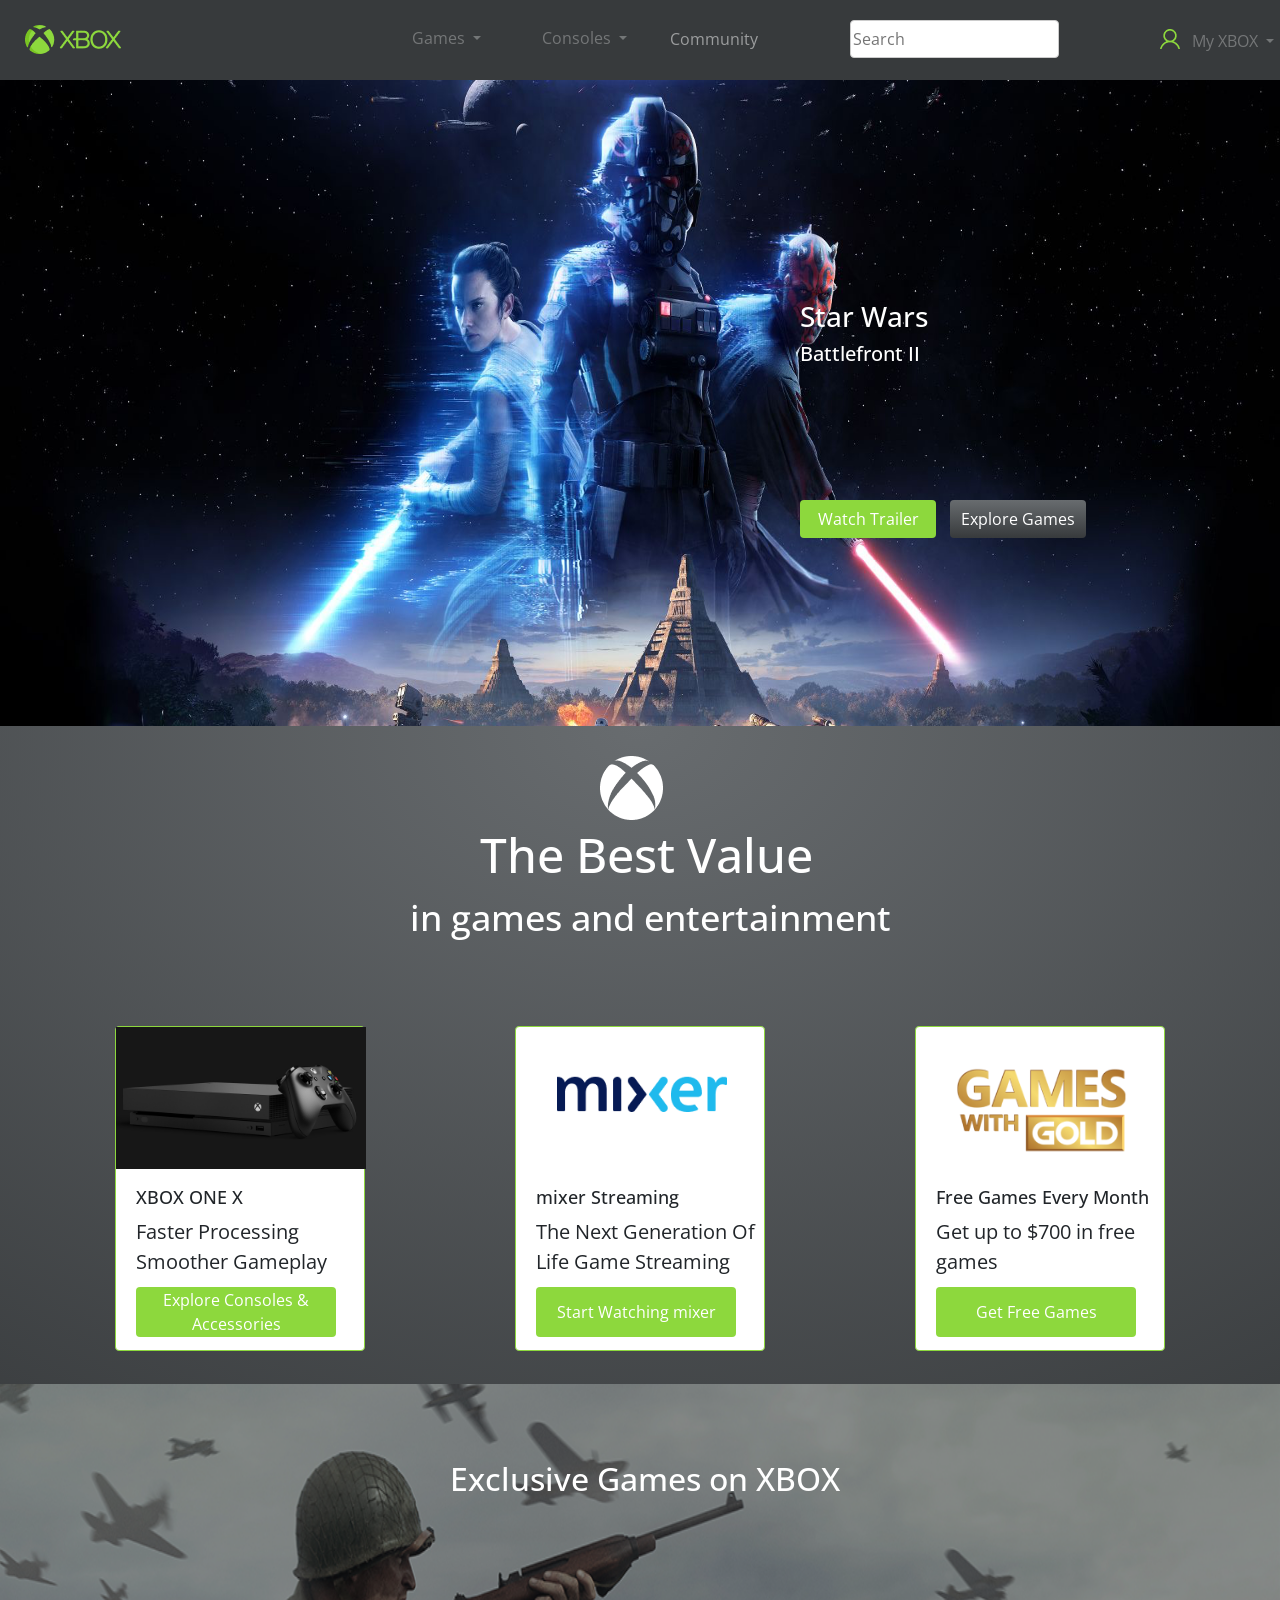
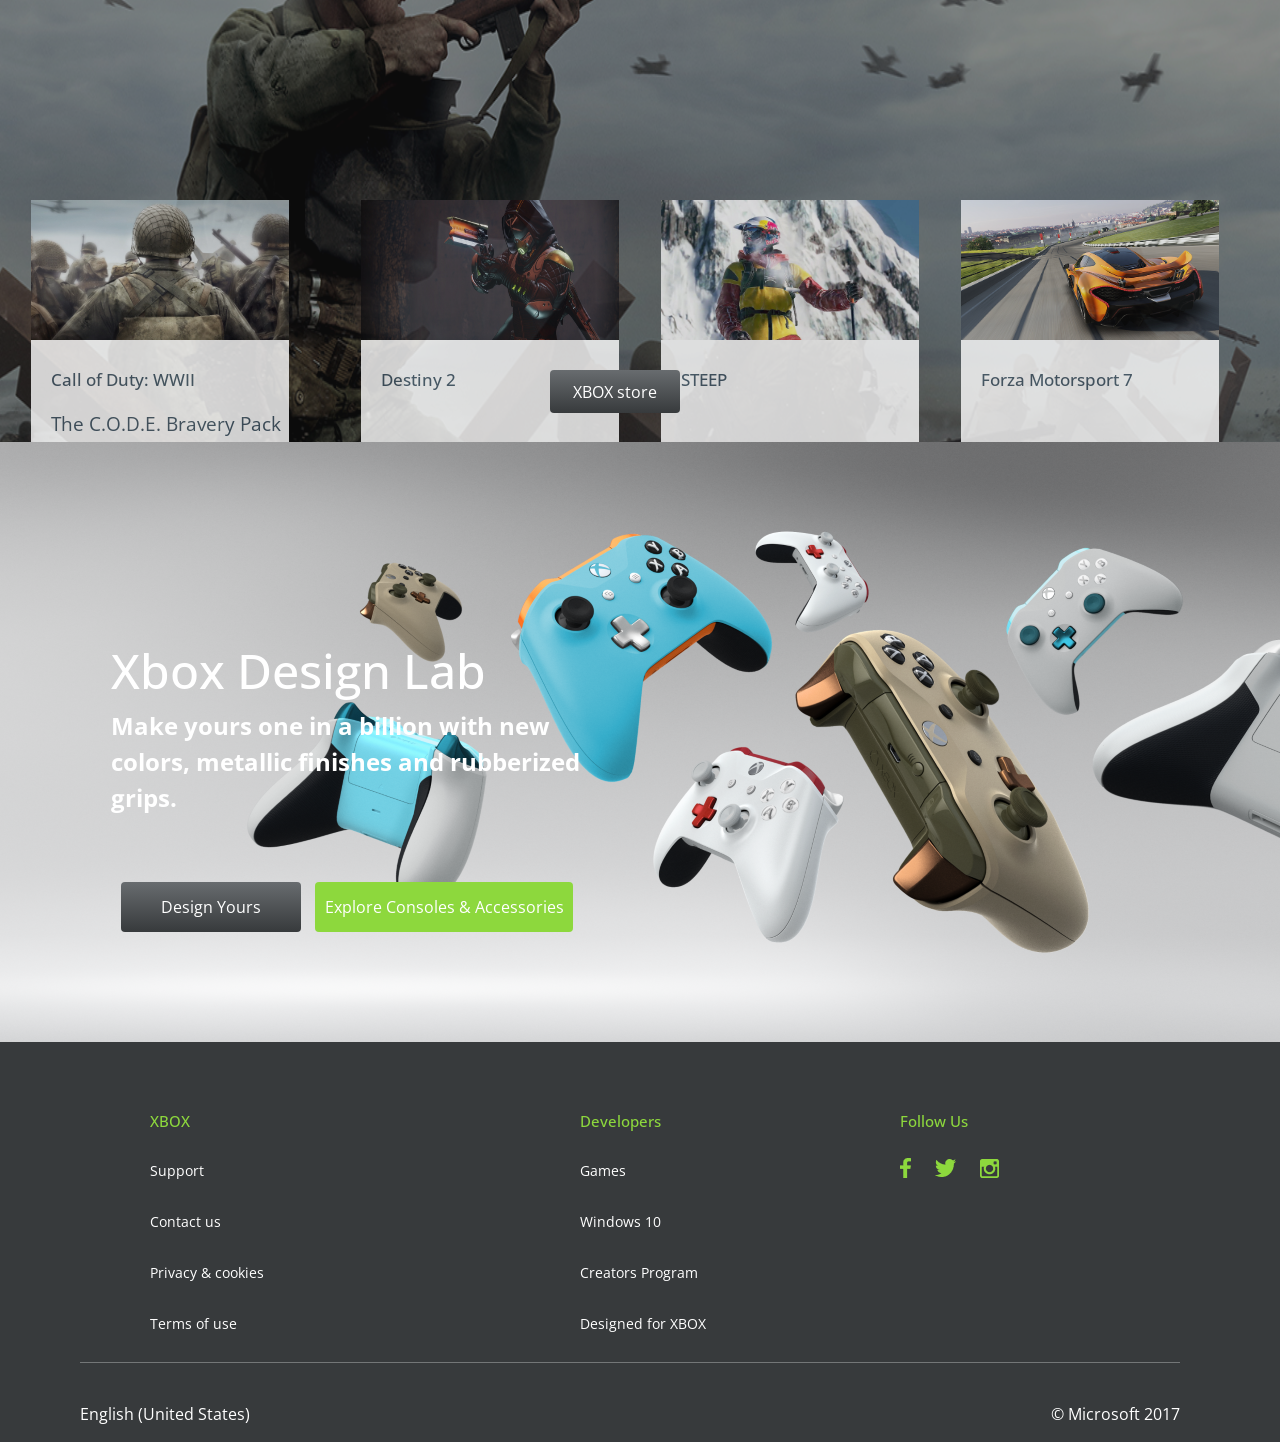
==== commit c44519ca: "update" ====
--- a/index.html
+++ b/index.html
@@ -7,17 +7,39 @@
     <meta http-equiv="X-UA-Compatible" content="ie=edge">
     <title>XBOX</title>
     <link rel="stylesheet" href="style.css">
+    <link href="https://cdn.jsdelivr.net/npm/bootstrap@5.0.0-beta2/dist/css/bootstrap.min.css" rel="stylesheet" integrity="sha384-BmbxuPwQa2lc/FVzBcNJ7UAyJxM6wuqIj61tLrc4wSX0szH/Ev+nYRRuWlolflfl" crossorigin="anonymous">
 </head>
 <body>
 <img src="./image/Star%20Wars.png" alt="" class="main">
 <header>
-    <div class="container">
+    <div class="dropdowns">
+        <div class="dropdown">
+            <button class="btn btn-secondary dropdown-toggle" type="button" id="dropdownMenuButton1" data-bs-toggle="dropdown" aria-expanded="false">
+                Games
+            </button>
+            <ul class="dropdown-menu" aria-labelledby="dropdownMenuButton1">
+                <li><a class="dropdown-item" href="./page2/index.html">Two Page</a></li>
+                <li><a class="dropdown-item" href="#">Another action</a></li>
+                <li><a class="dropdown-item" href="#">Something else here</a></li>
+            </ul>
+        </div>
+    </div>
+        <div class="dropdown1">
+            <button class="btn btn-secondary dropdown-toggle" type="button" id="dropdownMenuButton1" data-bs-toggle="dropdown" aria-expanded="false">
+                Consoles
+            </button>
+            <ul class="dropdown-menu" aria-labelledby="dropdownMenuButton1">
+                <li><a class="dropdown-item" href="#">Action</a></li>
+                <li><a class="dropdown-item" href="#">Another action</a></li>
+                <li><a class="dropdown-item" href="#">Something else here</a></li>
+            </ul>
+        </div>
+    </div>
+    <div class="container1">
         <div class="logo">
             <img src="./image/xbox.png" alt="" class="logotip">
         </div>
         <div class="menu">
-            <a href="./page2/index.html">Games</a>
-            <a href="#">Consoles</a>
             <a href="#">Community</a>
 
         </div>
@@ -26,12 +48,20 @@
         </div>
         <div class="users">
             <img src="./image/user.png" alt="">
-            <a href="#">My Xbox</a>
-        </div>
-    </div>
-
+            <div class="dropdown2">
+                <button class="btn btn-secondary dropdown-toggle" type="button" id="dropdownMenuButton1" data-bs-toggle="dropdown" aria-expanded="false">
+                    My XBOX
+                </button>
+                <ul class="dropdown-menu" aria-labelledby="dropdownMenuButton1">
+                    <li><a class="dropdown-item" href="#">Action</a></li>
+                    <li><a class="dropdown-item" href="#">Another action</a></li>
+                    <li><a class="dropdown-item" href="#">Something else here</a></li>
+                </ul>
+            </div>
+        </div>
+    </div>
 </header>
-<div class="container">
+<div class="container1">
     <div class="centertext">
         <h3>Star Wars</h3>
         <h4>Battlefront II</h4>
@@ -41,7 +71,7 @@
         <button class="button2">Explore Games</button>
     </div>
 </div>
-<div class="container">
+<div class="container1">
     <div class="box">
               <div class="boxs">
                   <img src="./image/Shape.png" alt="">
@@ -80,7 +110,7 @@
         </div>
     </div>
 </div>
-<div class="container">
+<div class="container1">
     <div class="box-4">
             <img src="./image/soldat.png" alt="" class="soldat">
         <div class="opacity"></div>
@@ -123,7 +153,7 @@
         </div>
     </div>
 </div>
-<div class="container">
+<div class="container1">
     <div class="pred">
         <div>
             <img src="./image/gamepad.png" alt="">
@@ -138,7 +168,7 @@
     </div>
 </div>
 <footer>
-    <div class="container">
+    <div class="container1">
         <div class="main-block">
             <div class="box-11">
              <h5>XBOX</h5>
@@ -169,5 +199,6 @@
         </div>
     </div>
 </footer>
+<script src="https://cdn.jsdelivr.net/npm/bootstrap@5.0.0-beta2/dist/js/bootstrap.bundle.min.js" integrity="sha384-b5kHyXgcpbZJO/tY9Ul7kGkf1S0CWuKcCD38l8YkeH8z8QjE0GmW1gYU5S9FOnJ0" crossorigin="anonymous"></script>
 </body>
 </html>
--- a/style.css
+++ b/style.css
@@ -18,25 +18,60 @@
     height: 80px;
     background: #373A3C;
 }
+.dropdown{
+    left: -190px;
+    top: 20px;
+    width: 100px;
+    font-family: 'Open Sans', sans-serif;
+}
+.dropdown button{
+    background: none;
+    border: none;
+    opacity: 0.3;
+}
+.dropdown1{
+    position: absolute;
+    left: 530px;
+    top: 20px;
+    width: 100px;
+    font-family: 'Open Sans', sans-serif;
+}
+.dropdown1 button{
+    background: none;
+    border: none;
+    opacity: 0.3;
+}
+.dropdown2{
+    position: absolute;
+    left:20px;
+    top: -2px;
+    width: 100px;
+    font-family: 'Open Sans', sans-serif;
+}
+.dropdown2 button {
+    background: none;
+    border: none;
+    opacity: 0.3;
+}
 .logo{
     position: absolute;
     top: 25px;
     left: 25px;
 }
-.container{
+.container1{
     font-family: 'Open Sans', sans-serif;
 }
 .menu {
     position: absolute;
-    left: 430px;
+    left: 620px;
     opacity: 0.5;
     top: 27px;
  }
- .menu a{
-     color: rgba(255, 255, 255, 0.5);
-     text-decoration: none;
-     margin-left: 50px;
- }
+.menu a{
+    margin-left: 50px;
+    color: white;
+    text-decoration: none;
+}
  .inputs input{
      position: absolute;
      width: 209px;
@@ -50,13 +85,8 @@
  }
  .users{
      position: absolute;
-     left: 1180px;
+     left: 1160px;
      top: 25px;
- }
- .users a{
-     color: white;
-     text-decoration: none;
-    margin-left: 10px;
  }
  .centertext{
      position: absolute;
@@ -93,7 +123,7 @@
  }
  .box{
      position: absolute;
-     top: 738px;
+     top: 726px;
      width: 100%;
      height: 100vh;
      background: radial-gradient(100% 100% at 50% 0%, #686C6F 0%, #373A3C 100%);
@@ -242,7 +272,7 @@
 }
 .soldat{
     position: relative;
-    top: 1396px;
+    top: 1384px;
     width: 100%;
     height: 100vh;
 }
@@ -251,11 +281,11 @@
     width: 100%;
     height: 100vh;
     position: absolute;
-    top: 1396px;
+    top: 1384px;
 }
 .box-5 h2{
     position: absolute;
-    top: 1470px;
+    top: 1460px;
     color: white;
     left: 450px;
     font-size: 32px;
@@ -432,7 +462,7 @@
 }
 .pred{
     position: absolute;
-    top: 2050px;
+    top: 2042px;
     left: -289px;
 }
 .texty{
@@ -474,7 +504,7 @@
     background: #373A3C;
     width: 100%;
     height: 400px;
-    top: 2650px;
+    top: 2642px;
 }
 .box-11{
     position: absolute;
@@ -557,11 +587,26 @@
     header{
         height: 300px;
     }
+    .dropdown{
+        left: -100px;
+        top: 63px;
+    }
+    .dropdown button{
+        font-size: 20px;
+    }
+    .dropdown1{
+        left: 230px;
+        top: 65px;
+
+    }
+    .dropdown1 button{
+        font-size: 20px;
+    }
     .menu{
         flex-direction: column;
         color: black;
-        left: -30px;
-        top: 70px;
+        left: 80px;
+        top: 120px;
         font-size: 20px;
         text-align: center;
     }
@@ -570,7 +615,7 @@
         top: 170px;
     }
     .users{
-        left: 250px;
+        left: 245px;
     }
     .centertext{
         left: 110px;
@@ -689,4 +734,11 @@
         font-size: 30px;
         top: 120px;
     }
-}+}
+
+
+
+
+
+
+
